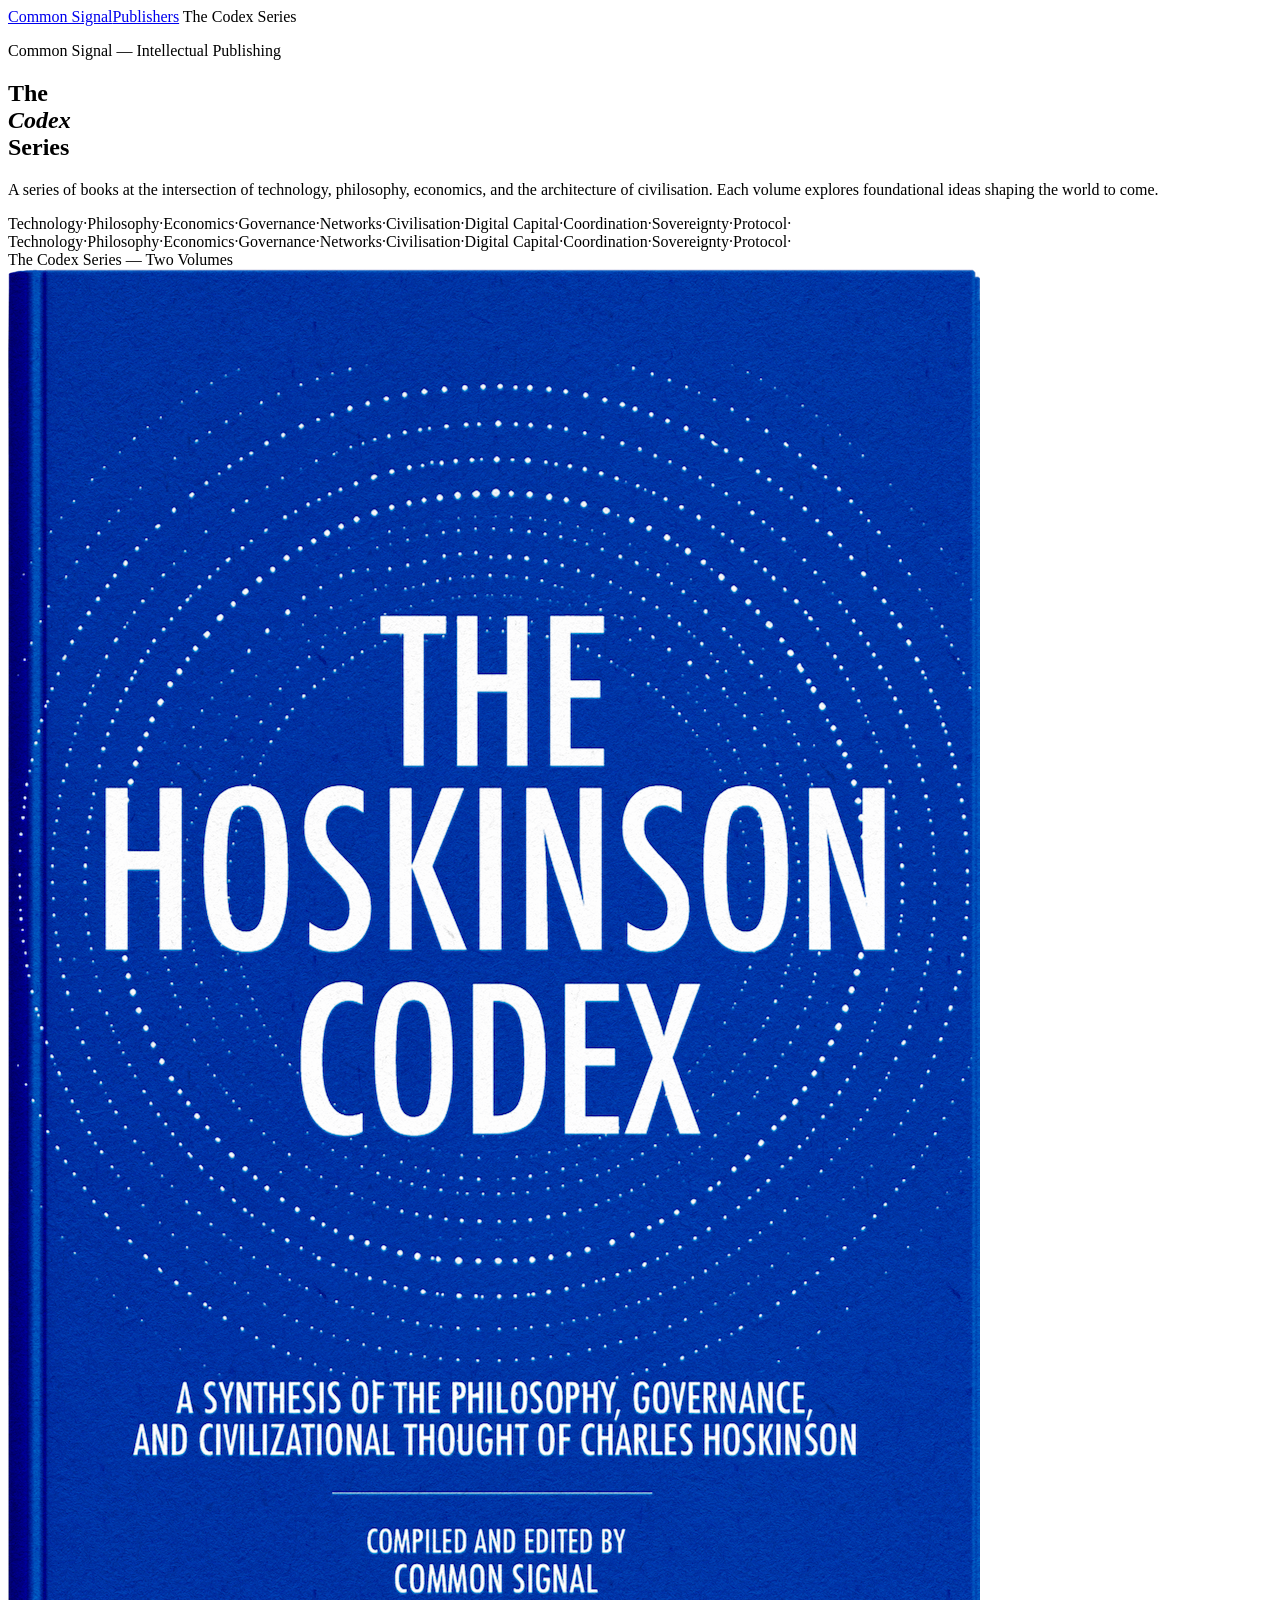
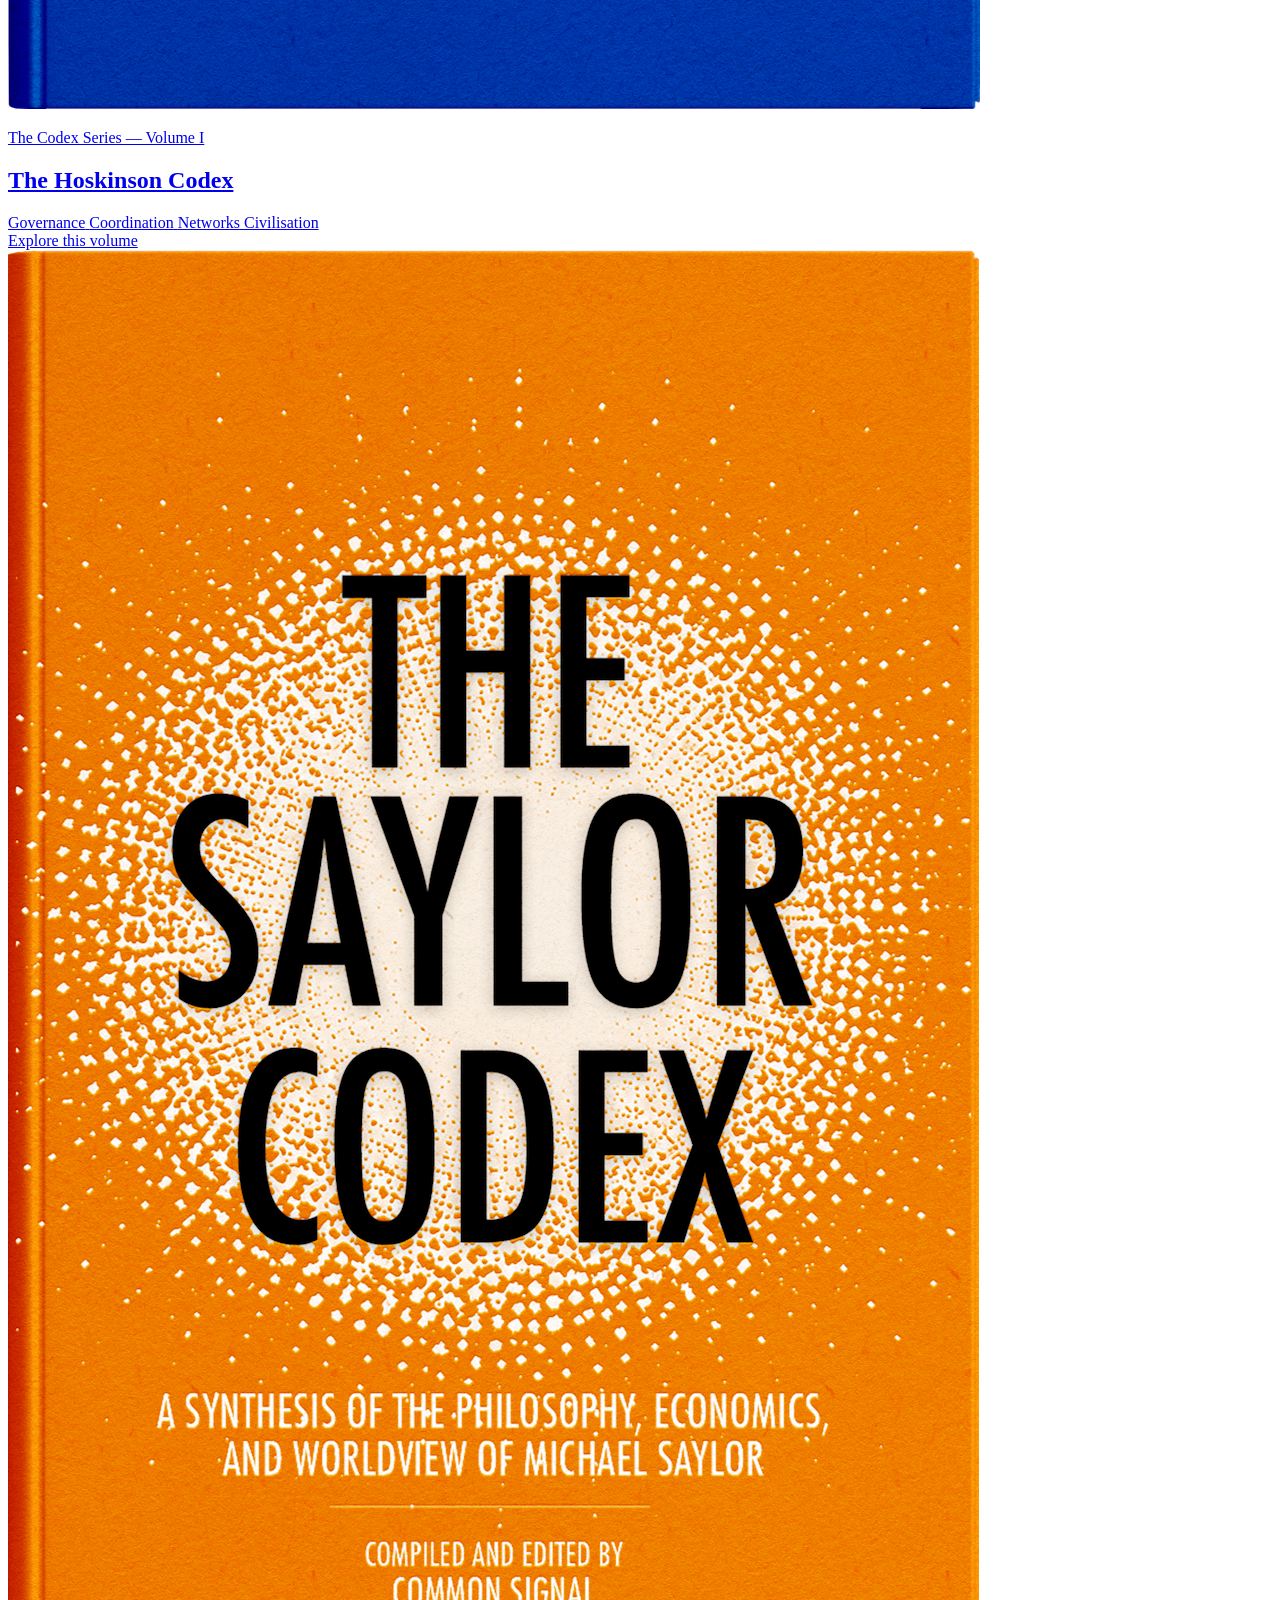
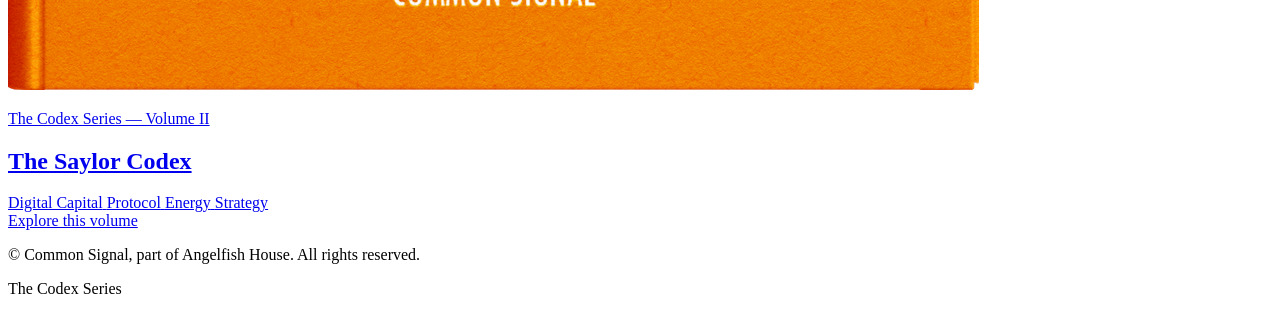
==== index.html @ 974832db "Update index.html" ====
<!DOCTYPE html>
<html lang="en">
<head>
<meta charset="UTF-8">
<meta name="viewport" content="width=device-width, initial-scale=1.0">
<title>Common Signal — The Codex Series</title>
<link rel="preconnect" href="https://fonts.googleapis.com">
<link rel="preconnect" href="https://fonts.gstatic.com" crossorigin>
<link rel="stylesheet" href="styles.css">
</head>
<body>

<header class="site-header">
  <div class="header-inner">
    <a class="wordmark" href="index.html">Common Signal<span></span>Publishers</a>
    <span class="series-label-nav">The Codex Series</span>
  </div>
</header>

<section class="hero">
  <p class="hero-eyebrow fade-up">Common Signal — Intellectual Publishing</p>
  <h1 class="hero-title fade-up">The<br><em>Codex</em><br>Series</h1>
  <div class="hero-rule fade-up"></div>
  <p class="hero-body fade-up">A series of books at the intersection of technology, philosophy, economics, and the architecture of civilisation. Each volume explores foundational ideas shaping the world to come.</p>
</section>

<div class="themes-band" aria-hidden="true">
  <div class="themes-scroll">
    <span>Technology</span><span class="sep">·</span><span>Philosophy</span><span class="sep">·</span><span>Economics</span><span class="sep">·</span><span>Governance</span><span class="sep">·</span><span>Networks</span><span class="sep">·</span><span>Civilisation</span><span class="sep">·</span><span>Digital Capital</span><span class="sep">·</span><span>Coordination</span><span class="sep">·</span><span>Sovereignty</span><span class="sep">·</span><span>Protocol</span><span class="sep">·</span>
    <span>Technology</span><span class="sep">·</span><span>Philosophy</span><span class="sep">·</span><span>Economics</span><span class="sep">·</span><span>Governance</span><span class="sep">·</span><span>Networks</span><span class="sep">·</span><span>Civilisation</span><span class="sep">·</span><span>Digital Capital</span><span class="sep">·</span><span>Coordination</span><span class="sep">·</span><span>Sovereignty</span><span class="sep">·</span><span>Protocol</span><span class="sep">·</span>
  </div>
</div>

<section class="books-section">
  <div class="books-inner">
    <div class="section-label">The Codex Series — Two Volumes</div>
    <div class="books-grid">

      <a class="book-card" href="hoskinson.html">
        <div class="book-cover-wrap">
          <img src="images/hosk_cover.png" alt="The Hoskinson Codex cover">
        </div>
        <div class="book-meta">
          <p class="book-series-tag">The Codex Series — Volume I</p>
          <h2 class="book-title">The Hoskinson Codex</h2>
          <div class="book-themes">
            <span class="theme-tag">Governance</span>
            <span class="theme-tag">Coordination</span>
            <span class="theme-tag">Networks</span>
            <span class="theme-tag">Civilisation</span>
          </div>
        </div>
        <div class="book-cta">Explore this volume <span class="book-cta-arrow"></span></div>
      </a>

      <a class="book-card" href="saylor.html">
        <div class="book-cover-wrap">
          <img src="images/saylor_cover.png" alt="The Saylor Codex cover">
        </div>
        <div class="book-meta">
          <p class="book-series-tag">The Codex Series — Volume II</p>
          <h2 class="book-title">The Saylor Codex</h2>
          <div class="book-themes">
            <span class="theme-tag">Digital Capital</span>
            <span class="theme-tag">Protocol</span>
            <span class="theme-tag">Energy</span>
            <span class="theme-tag">Strategy</span>
          </div>
        </div>
        <div class="book-cta">Explore this volume <span class="book-cta-arrow"></span></div>
      </a>

    </div>
  </div>
</section>

<footer class="site-footer">
  <div class="footer-inner">
    <p class="footer-copy">© Common Signal, part of Angelfish House. All rights reserved.</p>
    <p class="footer-copy">The Codex Series</p>
  </div>
</footer>

</body>
</html>
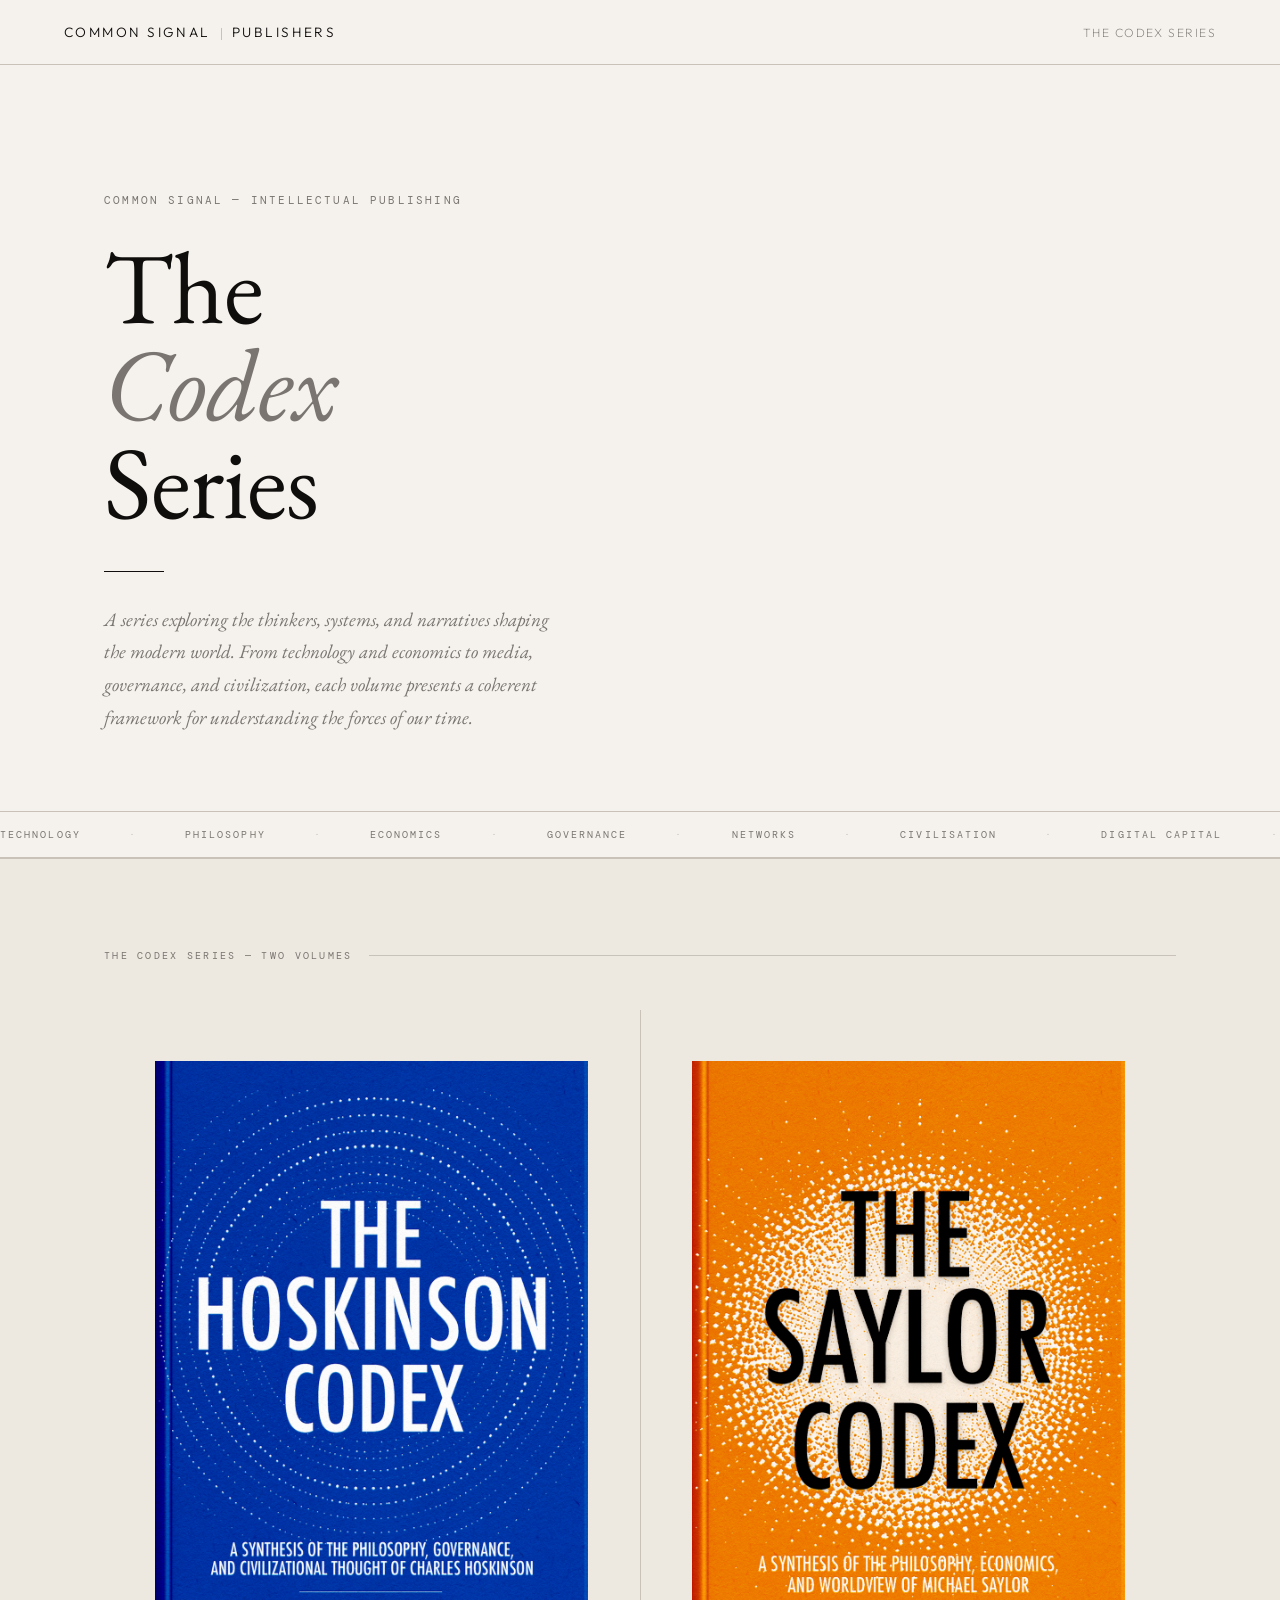
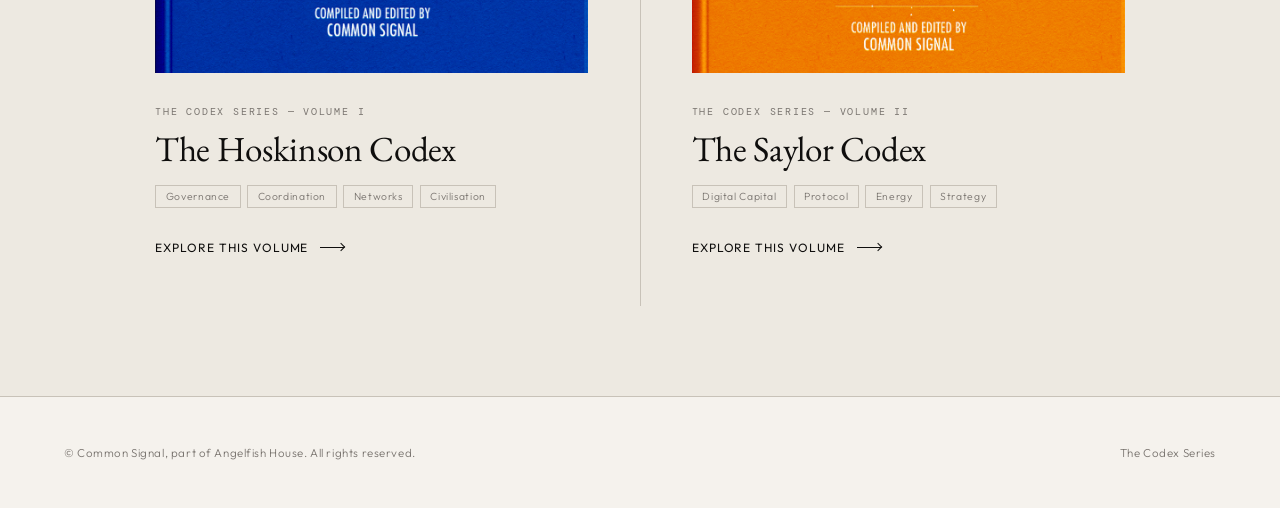
==== commit 2d0d062e: "Update index.html" ====
--- a/index.html
+++ b/index.html
@@ -21,7 +21,7 @@
   <p class="hero-eyebrow fade-up">Common Signal — Intellectual Publishing</p>
   <h1 class="hero-title fade-up">The<br><em>Codex</em><br>Series</h1>
   <div class="hero-rule fade-up"></div>
-  <p class="hero-body fade-up">A series of books at the intersection of technology, philosophy, economics, and the architecture of civilisation. Each volume explores foundational ideas shaping the world to come.</p>
+ <p class="hero-body fade-up">A series exploring the thinkers, systems, and narratives shaping the modern world. From technology and economics to media, governance, and civilization, each volume presents a coherent framework for understanding the forces of our time.</p>
 </section>
 
 <div class="themes-band" aria-hidden="true">
--- a/styles.css
+++ b/styles.css
@@ -0,0 +1,160 @@
+@import url('https://fonts.googleapis.com/css2?family=EB+Garamond:ital,wght@0,400;0,500;0,600;1,400;1,500&family=Outfit:wght@200;300;400;500&family=DM+Mono:wght@300;400&display=swap');
+
+:root {
+  --ink: #0f0e0d;
+  --paper: #f5f2ed;
+  --paper-warm: #ede9e1;
+  --rule: #c8c2b8;
+  --rule-light: #e2ddd6;
+  --muted: #7a7570;
+  --serif: 'EB Garamond', Georgia, serif;
+  --sans: 'Outfit', system-ui, sans-serif;
+  --mono: 'DM Mono', monospace;
+}
+
+*, *::before, *::after { box-sizing: border-box; margin: 0; padding: 0; }
+html { font-size: 16px; scroll-behavior: smooth; }
+body { background: var(--paper); color: var(--ink); font-family: var(--serif); -webkit-font-smoothing: antialiased; overflow-x: hidden; }
+
+/* ── HEADER ── */
+.site-header { border-bottom: 1px solid var(--rule); padding: 0 clamp(1.5rem, 5vw, 4rem); position: sticky; top: 0; background: var(--paper); z-index: 100; }
+.header-inner { max-width: 1200px; margin: 0 auto; display: flex; align-items: center; justify-content: space-between; height: 64px; }
+.wordmark { font-family: var(--sans); font-weight: 300; font-size: 0.85rem; letter-spacing: 0.18em; text-transform: uppercase; text-decoration: none; color: var(--ink); }
+.wordmark span { display: inline-block; width: 1px; height: 12px; background: var(--rule); margin: 0 10px; vertical-align: middle; }
+.series-label-nav { font-family: var(--sans); font-weight: 200; font-size: 0.75rem; letter-spacing: 0.12em; text-transform: uppercase; color: var(--muted); }
+
+/* ── HERO ── */
+.hero { max-width: 1200px; margin: 0 auto; padding: clamp(4rem, 10vw, 9rem) clamp(1.5rem, 5vw, 4rem) clamp(3rem, 6vw, 6rem); }
+.hero-eyebrow { font-family: var(--mono); font-size: 0.68rem; letter-spacing: 0.2em; text-transform: uppercase; color: var(--muted); margin-bottom: 2rem; }
+.hero-title { font-size: clamp(3rem, 8vw, 7rem); font-weight: 400; line-height: 0.95; letter-spacing: -0.01em; margin-bottom: 2.5rem; max-width: 14ch; }
+.hero-title em { font-style: italic; color: var(--muted); }
+.hero-rule { width: 60px; height: 1px; background: var(--ink); margin-bottom: 2rem; }
+.hero-body { font-size: clamp(1rem, 1.8vw, 1.2rem); line-height: 1.7; color: var(--muted); max-width: 52ch; font-style: italic; }
+
+/* ── BOOKS GRID ── */
+.books-section { border-top: 1px solid var(--rule); background: var(--paper-warm); }
+.books-inner { max-width: 1200px; margin: 0 auto; padding: clamp(3rem, 7vw, 6rem) clamp(1.5rem, 5vw, 4rem); }
+.section-label { font-family: var(--mono); font-size: 0.65rem; letter-spacing: 0.22em; text-transform: uppercase; color: var(--muted); margin-bottom: 3rem; display: flex; align-items: center; gap: 1rem; }
+.section-label::after { content: ''; flex: 1; height: 1px; background: var(--rule); }
+.books-grid { display: grid; grid-template-columns: repeat(auto-fit, minmax(300px, 1fr)); gap: 1px; background: var(--rule); }
+
+.book-card { background: var(--paper-warm); padding: clamp(2rem, 4vw, 3.5rem); text-decoration: none; color: inherit; display: flex; flex-direction: column; gap: 2rem; transition: background 0.25s ease; cursor: pointer; }
+.book-card:hover { background: #e8e3da; }
+
+/* ── COVER IMAGE ── */
+.book-cover-wrap {
+  width: 100%;
+  aspect-ratio: 1/1.414;
+  background: var(--ink);
+  position: relative;
+  overflow: hidden;
+}
+
+.book-cover-wrap img {
+  width: 100%;
+  height: 100%;
+  object-fit: cover;
+  object-position: center;
+  display: block;
+}
+
+.book-meta {}
+.book-series-tag { font-family: var(--mono); font-size: 0.62rem; letter-spacing: 0.18em; text-transform: uppercase; color: var(--muted); margin-bottom: 0.75rem; }
+.book-title { font-size: clamp(1.6rem, 3vw, 2.2rem); font-weight: 400; line-height: 1.1; letter-spacing: -0.01em; margin-bottom: 1rem; }
+.book-themes { display: flex; flex-wrap: wrap; gap: 0.4rem; }
+.theme-tag { font-family: var(--sans); font-size: 0.65rem; font-weight: 300; letter-spacing: 0.06em; color: var(--muted); border: 1px solid var(--rule); padding: 0.25rem 0.6rem; }
+.book-cta { margin-top: auto; display: flex; align-items: center; gap: 0.75rem; font-family: var(--sans); font-size: 0.75rem; font-weight: 400; letter-spacing: 0.08em; text-transform: uppercase; color: var(--ink); }
+.book-cta-arrow { width: 24px; height: 1px; background: var(--ink); position: relative; transition: width 0.25s ease; }
+.book-cta-arrow::after { content: ''; position: absolute; right: 0; top: -3px; width: 6px; height: 6px; border-right: 1px solid var(--ink); border-top: 1px solid var(--ink); transform: rotate(45deg); }
+.book-card:hover .book-cta-arrow { width: 40px; }
+
+/* ── THEMES BAND ── */
+.themes-band { border-top: 1px solid var(--rule); border-bottom: 1px solid var(--rule); overflow: hidden; padding: 1rem 0; background: var(--paper); }
+.themes-scroll { display: flex; gap: 3rem; animation: scrollThemes 30s linear infinite; white-space: nowrap; width: max-content; }
+.themes-scroll span { font-family: var(--mono); font-size: 0.65rem; letter-spacing: 0.2em; text-transform: uppercase; color: var(--muted); }
+.themes-scroll span.sep { color: var(--rule); }
+@keyframes scrollThemes { from { transform: translateX(0); } to { transform: translateX(-50%); } }
+
+/* ── FOOTER ── */
+.site-footer { border-top: 1px solid var(--rule); padding: 3rem clamp(1.5rem, 5vw, 4rem); }
+.footer-inner { max-width: 1200px; margin: 0 auto; display: flex; align-items: center; justify-content: space-between; flex-wrap: wrap; gap: 1rem; }
+.footer-copy { font-family: var(--sans); font-size: 0.72rem; font-weight: 300; color: var(--muted); letter-spacing: 0.05em; }
+
+/* ── BOOK DETAIL HERO ── */
+.book-hero { max-width: 1200px; margin: 0 auto; padding: clamp(3rem, 6vw, 6rem) clamp(1.5rem, 5vw, 4rem); display: grid; grid-template-columns: 1fr 2fr; gap: clamp(2rem, 5vw, 5rem); align-items: start; }
+@media (max-width: 680px) { .book-hero { grid-template-columns: 1fr; } .book-cover-hero { max-width: 220px; } }
+
+.book-cover-hero {
+  width: 100%;
+  aspect-ratio: 1/1.414;
+  overflow: hidden;
+  background: var(--ink);
+}
+
+.book-cover-hero img {
+  width: 100%;
+  height: 100%;
+  object-fit: cover;
+  object-position: center;
+  display: block;
+}
+
+.back-link { display: inline-flex; align-items: center; gap: 0.5rem; font-family: var(--sans); font-size: 0.72rem; letter-spacing: 0.1em; text-transform: uppercase; color: var(--muted); text-decoration: none; margin-bottom: 2rem; transition: color 0.2s; }
+.back-link:hover { color: var(--ink); }
+.back-link svg { transition: transform 0.2s; }
+.back-link:hover svg { transform: translateX(-3px); }
+.book-hero-series { font-family: var(--mono); font-size: 0.62rem; letter-spacing: 0.2em; text-transform: uppercase; color: var(--muted); margin-bottom: 1rem; }
+.book-hero-title { font-size: clamp(2.4rem, 5vw, 4.5rem); font-weight: 400; line-height: 1; letter-spacing: -0.02em; margin-bottom: 2rem; }
+.book-hero-synopsis { font-size: 1.05rem; line-height: 1.75; color: var(--muted); font-style: italic; max-width: 52ch; margin-bottom: 1.5rem; padding: 1.5rem 0; border-top: 1px solid var(--rule-light); border-bottom: 1px solid var(--rule-light); }
+.start-reading-btn { display: inline-flex; align-items: center; gap: 0.75rem; font-family: var(--sans); font-size: 0.75rem; font-weight: 400; letter-spacing: 0.1em; text-transform: uppercase; text-decoration: none; color: var(--ink); border: 1px solid var(--ink); padding: 0.65rem 1.2rem; margin-bottom: 2.5rem; transition: background 0.2s, color 0.2s; }
+.start-reading-btn:hover { background: var(--ink); color: var(--paper); }
+.start-reading-arrow { width: 20px; height: 1px; background: currentColor; position: relative; transition: width 0.2s; }
+.start-reading-arrow::after { content: ''; position: absolute; right: 0; bottom: -3px; width: 5px; height: 5px; border-right: 1px solid currentColor; border-bottom: 1px solid currentColor; transform: rotate(45deg); }
+.start-reading-btn:hover .start-reading-arrow { width: 30px; }
+
+.purchase-section { margin-bottom: 2.5rem; }
+.purchase-label { font-family: var(--mono); font-size: 0.62rem; letter-spacing: 0.18em; text-transform: uppercase; color: var(--muted); margin-bottom: 1rem; }
+.purchase-links { display: flex; flex-wrap: wrap; gap: 0.5rem; }
+.purchase-link { display: inline-flex; align-items: center; gap: 0.4rem; font-family: var(--sans); font-size: 0.72rem; font-weight: 400; letter-spacing: 0.06em; text-decoration: none; color: var(--paper); background: var(--ink); padding: 0.55rem 1.1rem; transition: background 0.2s; }
+.purchase-link:hover { background: var(--muted); }
+.purchase-link.secondary { background: transparent; color: var(--ink); border: 1px solid var(--rule); }
+.purchase-link.secondary:hover { background: var(--rule-light); }
+
+/* ── TOC ── */
+.toc-section { border-top: 1px solid var(--rule); background: var(--paper-warm); }
+.toc-inner { max-width: 1200px; margin: 0 auto; padding: clamp(3rem, 6vw, 5rem) clamp(1.5rem, 5vw, 4rem); }
+.toc-header { display: flex; align-items: baseline; justify-content: space-between; margin-bottom: 3rem; gap: 1rem; }
+.toc-title { font-size: clamp(1.3rem, 2.5vw, 1.8rem); font-weight: 400; }
+.toc-count { font-family: var(--mono); font-size: 0.65rem; color: var(--muted); letter-spacing: 0.1em; }
+.toc-part { margin-bottom: 2.5rem; }
+.toc-part-label { font-family: var(--sans); font-size: 0.65rem; font-weight: 400; letter-spacing: 0.2em; text-transform: uppercase; color: var(--muted); padding-bottom: 0.75rem; border-bottom: 1px solid var(--rule-light); margin-bottom: 0.25rem; }
+.toc-chapter { display: flex; align-items: baseline; gap: 1rem; padding: 0.7rem 0; border-bottom: 1px solid var(--rule-light); }
+.chapter-num { font-family: var(--mono); font-size: 0.65rem; color: var(--muted); min-width: 2rem; flex-shrink: 0; }
+.chapter-title { font-size: 1rem; font-weight: 400; flex: 1; line-height: 1.4; }
+.chapter-lock { font-family: var(--mono); font-size: 0.6rem; letter-spacing: 0.1em; color: var(--rule); text-transform: uppercase; flex-shrink: 0; }
+.chapter-open { font-family: var(--mono); font-size: 0.6rem; letter-spacing: 0.1em; color: var(--ink); text-transform: uppercase; flex-shrink: 0; }
+.chapter-open:hover { text-decoration: underline !important; }
+.toc-intro, .toc-conclusion { display: flex; align-items: baseline; gap: 1rem; padding: 0.7rem 0; border-bottom: 1px solid var(--rule-light); }
+.toc-intro .chapter-title, .toc-conclusion .chapter-title { font-style: italic; }
+
+/* ── PREVIEW ── */
+.preview-section { border-top: 1px solid var(--rule); max-width: 1200px; margin: 0 auto; padding: clamp(3rem, 6vw, 5rem) clamp(1.5rem, 5vw, 4rem); }
+.preview-grid { display: grid; grid-template-columns: repeat(auto-fit, minmax(280px, 1fr)); gap: 1px; background: var(--rule); margin-top: 2rem; }
+.preview-card { background: var(--paper); padding: 2rem; position: relative; overflow: hidden; }
+.preview-card.locked { background: var(--paper-warm); cursor: not-allowed; }
+.preview-chapter-label { font-family: var(--mono); font-size: 0.6rem; letter-spacing: 0.18em; text-transform: uppercase; color: var(--muted); margin-bottom: 0.75rem; }
+.preview-chapter-title { font-size: 1.15rem; font-weight: 400; margin-bottom: 1rem; line-height: 1.3; }
+.preview-text { font-size: 0.9rem; line-height: 1.7; color: var(--muted); }
+.preview-blur { margin-top: 1rem; filter: blur(4px); user-select: none; pointer-events: none; opacity: 0.5; font-size: 0.88rem; line-height: 1.7; }
+.locked-overlay { position: absolute; inset: 0; display: flex; flex-direction: column; align-items: center; justify-content: flex-end; padding-bottom: 2rem; background: linear-gradient(to bottom, transparent 40%, var(--paper-warm) 75%); }
+.locked-badge { display: inline-flex; align-items: center; gap: 0.4rem; font-family: var(--sans); font-size: 0.65rem; font-weight: 400; letter-spacing: 0.12em; text-transform: uppercase; color: var(--muted); border: 1px solid var(--rule); padding: 0.4rem 0.8rem; background: var(--paper-warm); }
+
+/* ── ANIMATIONS ── */
+@keyframes fadeUp { from { opacity: 0; transform: translateY(20px); } to { opacity: 1; transform: translateY(0); } }
+.fade-up { opacity: 0; animation: fadeUp 0.7s ease forwards; }
+.fade-up:nth-child(1) { animation-delay: 0.05s; }
+.fade-up:nth-child(2) { animation-delay: 0.15s; }
+.fade-up:nth-child(3) { animation-delay: 0.25s; }
+.fade-up:nth-child(4) { animation-delay: 0.35s; }
+
+@media (max-width: 600px) { .header-inner { height: 56px; } .series-label-nav { display: none; } .books-grid { grid-template-columns: 1fr; } }
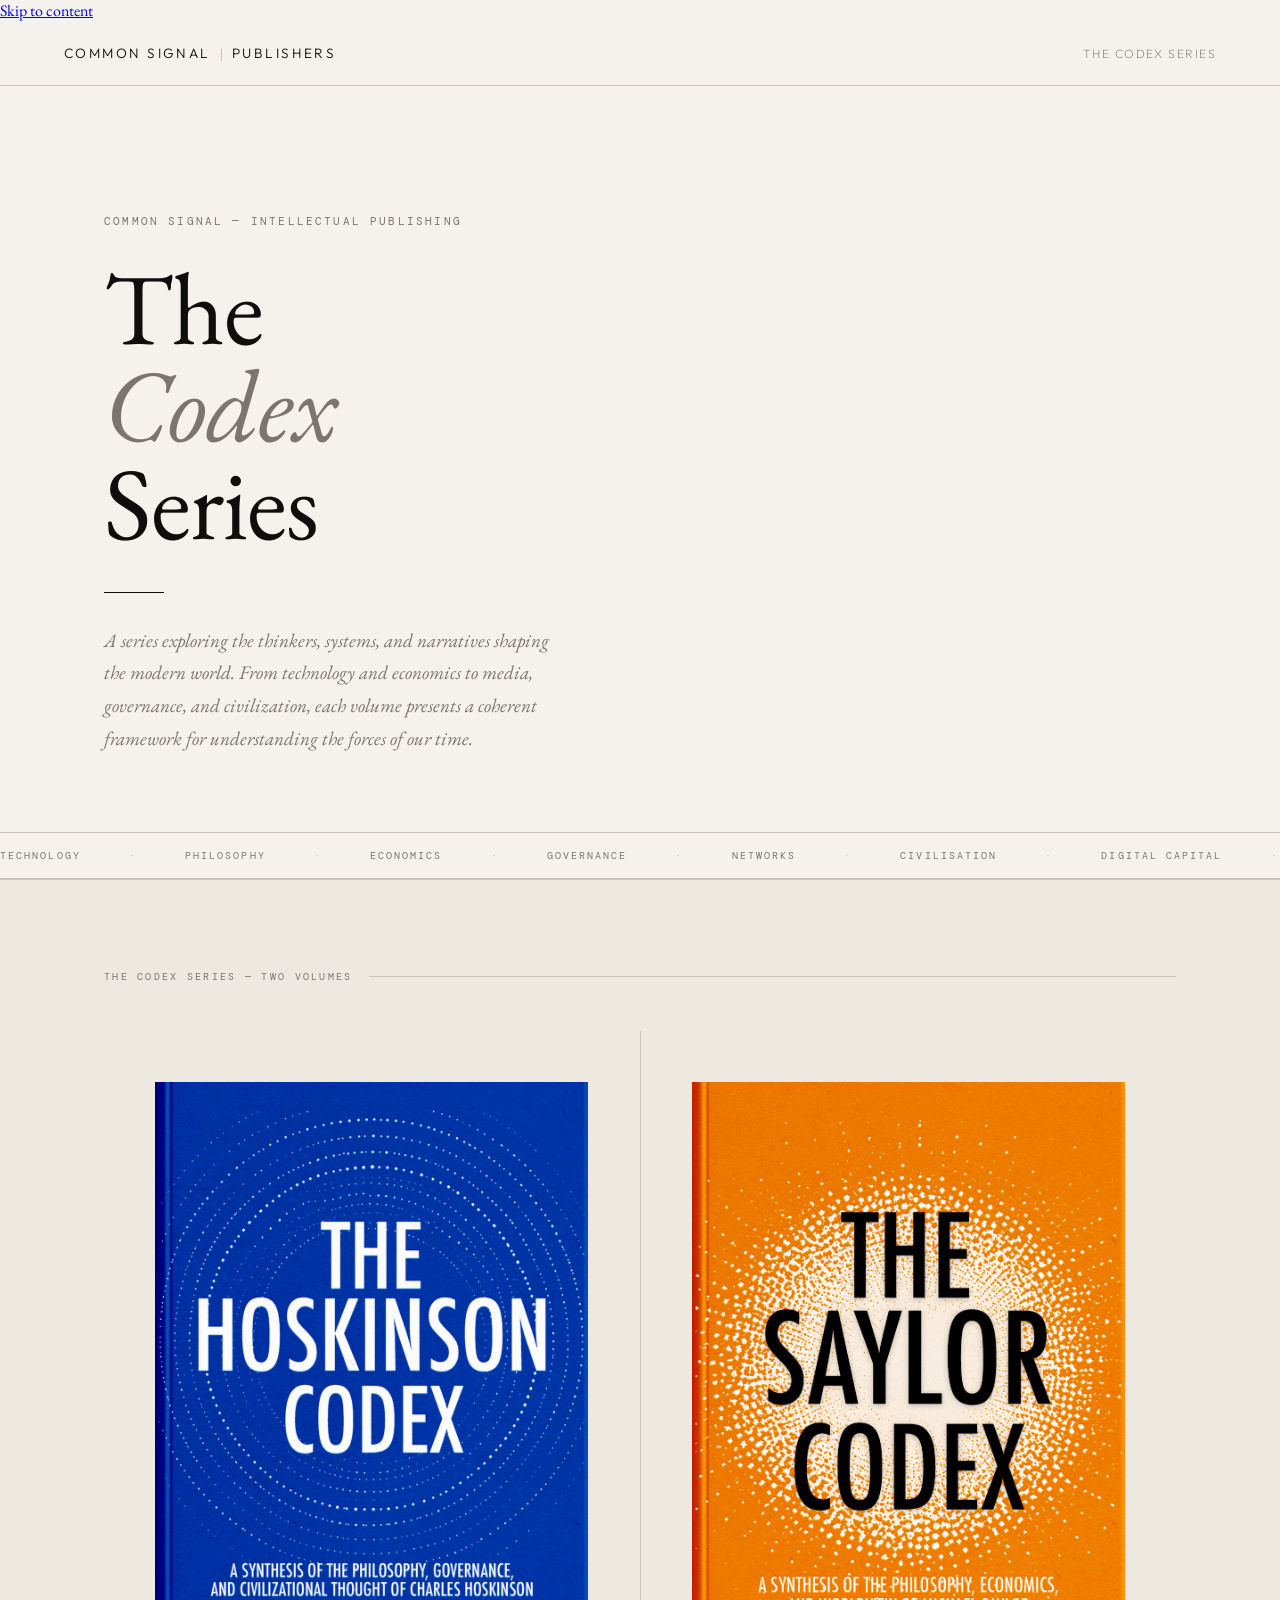
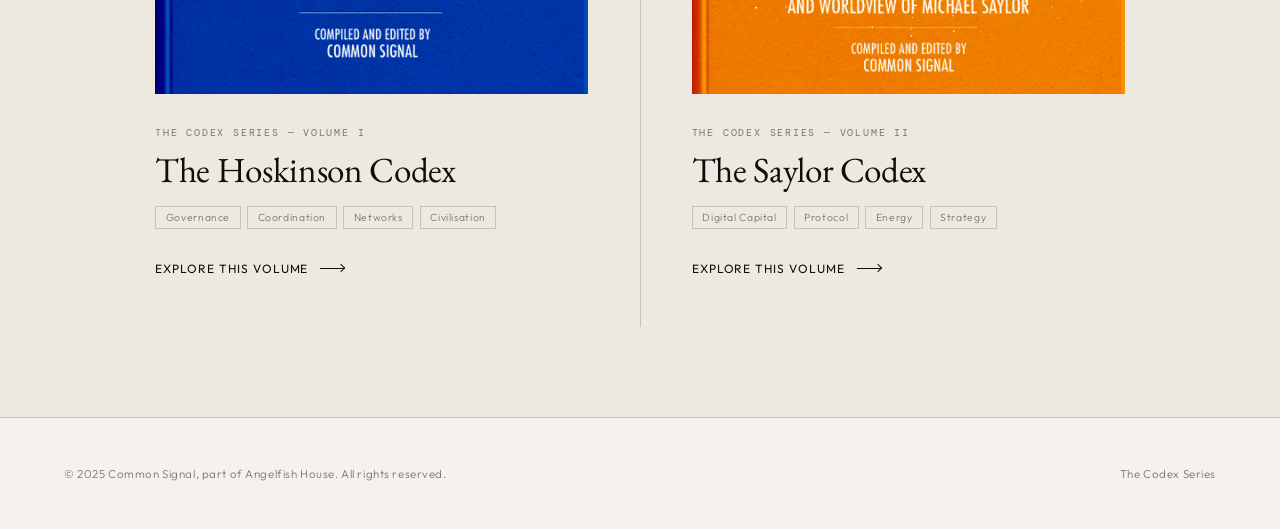
==== commit b72520f1: "Update index.html" ====
--- a/index.html
+++ b/index.html
@@ -3,25 +3,203 @@
 <head>
 <meta charset="UTF-8">
 <meta name="viewport" content="width=device-width, initial-scale=1.0">
-<title>Common Signal — The Codex Series</title>
+
+<!-- =============================================
+     PRIMARY SEO META TAGS
+     ============================================= -->
+<title>The Codex Series — Common Signal Publishers</title>
+<meta name="description" content="The Codex Series by Common Signal Publishers. Three volumes exploring the thinkers, systems, and narratives shaping the modern world — technology, economics, governance, and civilisation.">
+<meta name="keywords" content="Codex Series, Common Signal, intellectual publishing, Hoskinson Codex, Saylor Codex, Curry Dvorak Codex, technology books, governance, digital capital, philosophy, economics">
+<meta name="author" content="Common Signal Publishers">
+<meta name="robots" content="index, follow, max-snippet:-1, max-image-preview:large, max-video-preview:-1">
+<meta name="theme-color" content="#0a0a0a">
+
+<!-- Canonical URL — update to your actual domain -->
+<link rel="canonical" href="https://common-signal.org/">
+
+<!-- =============================================
+     OPEN GRAPH (Facebook, LinkedIn, WhatsApp, etc.)
+     ============================================= -->
+<meta property="og:type" content="website">
+<meta property="og:site_name" content="Common Signal Publishers">
+<meta property="og:title" content="The Codex Series — Common Signal Publishers">
+<meta property="og:description" content="Three volumes exploring the thinkers, systems, and narratives shaping the modern world. Technology, economics, governance, and civilisation.">
+<meta property="og:url" content="https://common-signal.org/">
+<!-- Update og:image to an absolute URL of your social share image (1200×630px recommended) -->
+<meta property="og:image" content="https://common-signal.org/images/og-codex-series.png">
+<meta property="og:image:width" content="1200">
+<meta property="og:image:height" content="630">
+<meta property="og:image:alt" content="The Codex Series — Common Signal Publishers">
+<meta property="og:locale" content="en_GB">
+
+<!-- =============================================
+     TWITTER / X CARD
+     ============================================= -->
+<meta name="twitter:card" content="summary_large_image">
+<meta name="twitter:site" content="@commonsignal">
+<meta name="twitter:creator" content="@commonsignal">
+<meta name="twitter:title" content="The Codex Series — Common Signal Publishers">
+<meta name="twitter:description" content="Three volumes exploring the thinkers, systems, and narratives shaping the modern world. Technology, economics, governance, and civilisation.">
+<meta name="twitter:image" content="https://common-signal.org/images/og-codex-series.png">
+<meta name="twitter:image:alt" content="The Codex Series — Common Signal Publishers">
+
+<!-- =============================================
+     STRUCTURED DATA — JSON-LD
+     ============================================= -->
+<script type="application/ld+json">
+{
+  "@context": "https://schema.org",
+  "@graph": [
+    {
+      "@type": "Organization",
+      "@id": "https://common-signal.org/#organization",
+      "name": "Common Signal Publishers",
+      "alternateName": "Common Signal",
+      "url": "https://common-signal.org/",
+      "logo": {
+        "@type": "ImageObject",
+        "url": "https://common-signal.org/images/logo.png"
+      },
+      "parentOrganization": {
+        "@type": "Organization",
+        "name": "Angelfish House"
+      }
+    },
+    {
+      "@type": "WebSite",
+      "@id": "https://common-signal.org/#website",
+      "url": "https://common-signal.org/",
+      "name": "Common Signal Publishers",
+      "description": "Intellectual publishing exploring the thinkers, systems, and narratives shaping the modern world.",
+      "publisher": {
+        "@id": "https://common-signal.org/#organization"
+      },
+      "potentialAction": {
+        "@type": "SearchAction",
+        "target": {
+          "@type": "EntryPoint",
+          "urlTemplate": "https://common-signal.org/?s={search_term_string}"
+        },
+        "query-input": "required name=search_term_string"
+      }
+    },
+    {
+      "@type": "WebPage",
+      "@id": "https://common-signal.org/#webpage",
+      "url": "https://common-signal.org/",
+      "name": "The Codex Series — Common Signal Publishers",
+      "description": "A series exploring the thinkers, systems, and narratives shaping the modern world.",
+      "isPartOf": {
+        "@id": "https://common-signal.org/#website"
+      },
+      "about": {
+        "@id": "https://common-signal.org/#organization"
+      },
+      "breadcrumb": {
+        "@type": "BreadcrumbList",
+        "itemListElement": [
+          {
+            "@type": "ListItem",
+            "position": 1,
+            "name": "Home",
+            "item": "https://common-signal.org/"
+          },
+          {
+            "@type": "ListItem",
+            "position": 2,
+            "name": "The Codex Series",
+            "item": "https://common-signal.org/"
+          }
+        ]
+      }
+    },
+    {
+      "@type": "BookSeries",
+      "@id": "https://common-signal.org/#codex-series",
+      "name": "The Codex Series",
+      "description": "A series exploring the thinkers, systems, and narratives shaping the modern world. From technology and economics to media, governance, and civilization.",
+      "publisher": {
+        "@id": "https://common-signal.org/#organization"
+      },
+      "url": "https://common-signal.org/",
+      "hasPart": [
+        {
+          "@type": "Book",
+          "name": "The Hoskinson Codex",
+          "url": "https://common-signal.org/hoskinson.html",
+          "position": 1,
+          "genre": ["Governance", "Coordination", "Networks", "Civilisation"],
+          "image": "https://common-signal.org/images/hosk_cover.png",
+          "publisher": {
+            "@id": "https://common-signal.org/#organization"
+          }
+        },
+        {
+          "@type": "Book",
+          "name": "The Saylor Codex",
+          "url": "https://common-signal.org/saylor.html",
+          "position": 2,
+          "genre": ["Digital Capital", "Protocol", "Energy", "Strategy"],
+          "image": "https://common-signal.org/images/saylor_cover.png",
+          "publisher": {
+            "@id": "https://common-signal.org/#organization"
+          }
+        },
+        {
+          "@type": "Book",
+          "name": "The Curry Dvorak Codex",
+          "url": "https://common-signal.org/currydvorak.html",
+          "position": 3,
+          "genre": ["Media", "Narrative", "Influence", "Culture"],
+          "image": "https://common-signal.org/images/currydvorak_cover2.png",
+          "publisher": {
+            "@id": "https://common-signal.org/#organization"
+          }
+        }
+      ]
+    }
+  ]
+}
+</script>
+
+<!-- =============================================
+     PERFORMANCE & RESOURCE HINTS
+     ============================================= -->
 <link rel="preconnect" href="https://fonts.googleapis.com">
 <link rel="preconnect" href="https://fonts.gstatic.com" crossorigin>
+<!-- Preload key assets — update paths to match your actual font/image files -->
+<link rel="preload" href="styles.css" as="style">
+<link rel="preload" href="images/hosk_cover.png" as="image">
+<link rel="preload" href="images/saylor_cover.png" as="image">
+
+<!-- =============================================
+     FAVICONS — add your actual icon files
+     ============================================= -->
+<link rel="icon" type="image/png" sizes="32x32" href="/favicon-32x32.png">
+<link rel="icon" type="image/png" sizes="16x16" href="/favicon-16x16.png">
+<link rel="apple-touch-icon" sizes="180x180" href="/apple-touch-icon.png">
+<link rel="manifest" href="/site.webmanifest">
+
 <link rel="stylesheet" href="styles.css">
 </head>
 <body>
 
-<header class="site-header">
+<!-- Skip to content — improves accessibility and crawlability -->
+<a class="skip-to-content" href="#main-content">Skip to content</a>
+
+<header class="site-header" role="banner">
   <div class="header-inner">
     <a class="wordmark" href="index.html">Common Signal<span></span>Publishers</a>
     <span class="series-label-nav">The Codex Series</span>
   </div>
 </header>
 
+<main id="main-content">
 <section class="hero">
   <p class="hero-eyebrow fade-up">Common Signal — Intellectual Publishing</p>
   <h1 class="hero-title fade-up">The<br><em>Codex</em><br>Series</h1>
   <div class="hero-rule fade-up"></div>
- <p class="hero-body fade-up">A series exploring the thinkers, systems, and narratives shaping the modern world. From technology and economics to media, governance, and civilization, each volume presents a coherent framework for understanding the forces of our time.</p>
+  <p class="hero-body fade-up">A series exploring the thinkers, systems, and narratives shaping the modern world. From technology and economics to media, governance, and civilization, each volume presents a coherent framework for understanding the forces of our time.</p>
 </section>
 
 <div class="themes-band" aria-hidden="true">
@@ -38,7 +216,7 @@
 
       <a class="book-card" href="hoskinson.html">
         <div class="book-cover-wrap">
-          <img src="images/hosk_cover.png" alt="The Hoskinson Codex cover">
+          <img src="images/hosk_cover.png" alt="The Hoskinson Codex — Volume I of the Codex Series by Common Signal Publishers" loading="eager" width="400" height="600">
         </div>
         <div class="book-meta">
           <p class="book-series-tag">The Codex Series — Volume I</p>
@@ -55,7 +233,7 @@
 
       <a class="book-card" href="saylor.html">
         <div class="book-cover-wrap">
-          <img src="images/saylor_cover.png" alt="The Saylor Codex cover">
+          <img src="images/saylor_cover.png" alt="The Saylor Codex — Volume II of the Codex Series by Common Signal Publishers" loading="lazy" width="400" height="600">
         </div>
         <div class="book-meta">
           <p class="book-series-tag">The Codex Series — Volume II</p>
@@ -74,9 +252,11 @@
   </div>
 </section>
 
-<footer class="site-footer">
+</main>
+
+<footer class="site-footer" role="contentinfo">
   <div class="footer-inner">
-    <p class="footer-copy">© Common Signal, part of Angelfish House. All rights reserved.</p>
+    <p class="footer-copy">© <time datetime="2025">2025</time> Common Signal, part of Angelfish House. All rights reserved.</p>
     <p class="footer-copy">The Codex Series</p>
   </div>
 </footer>
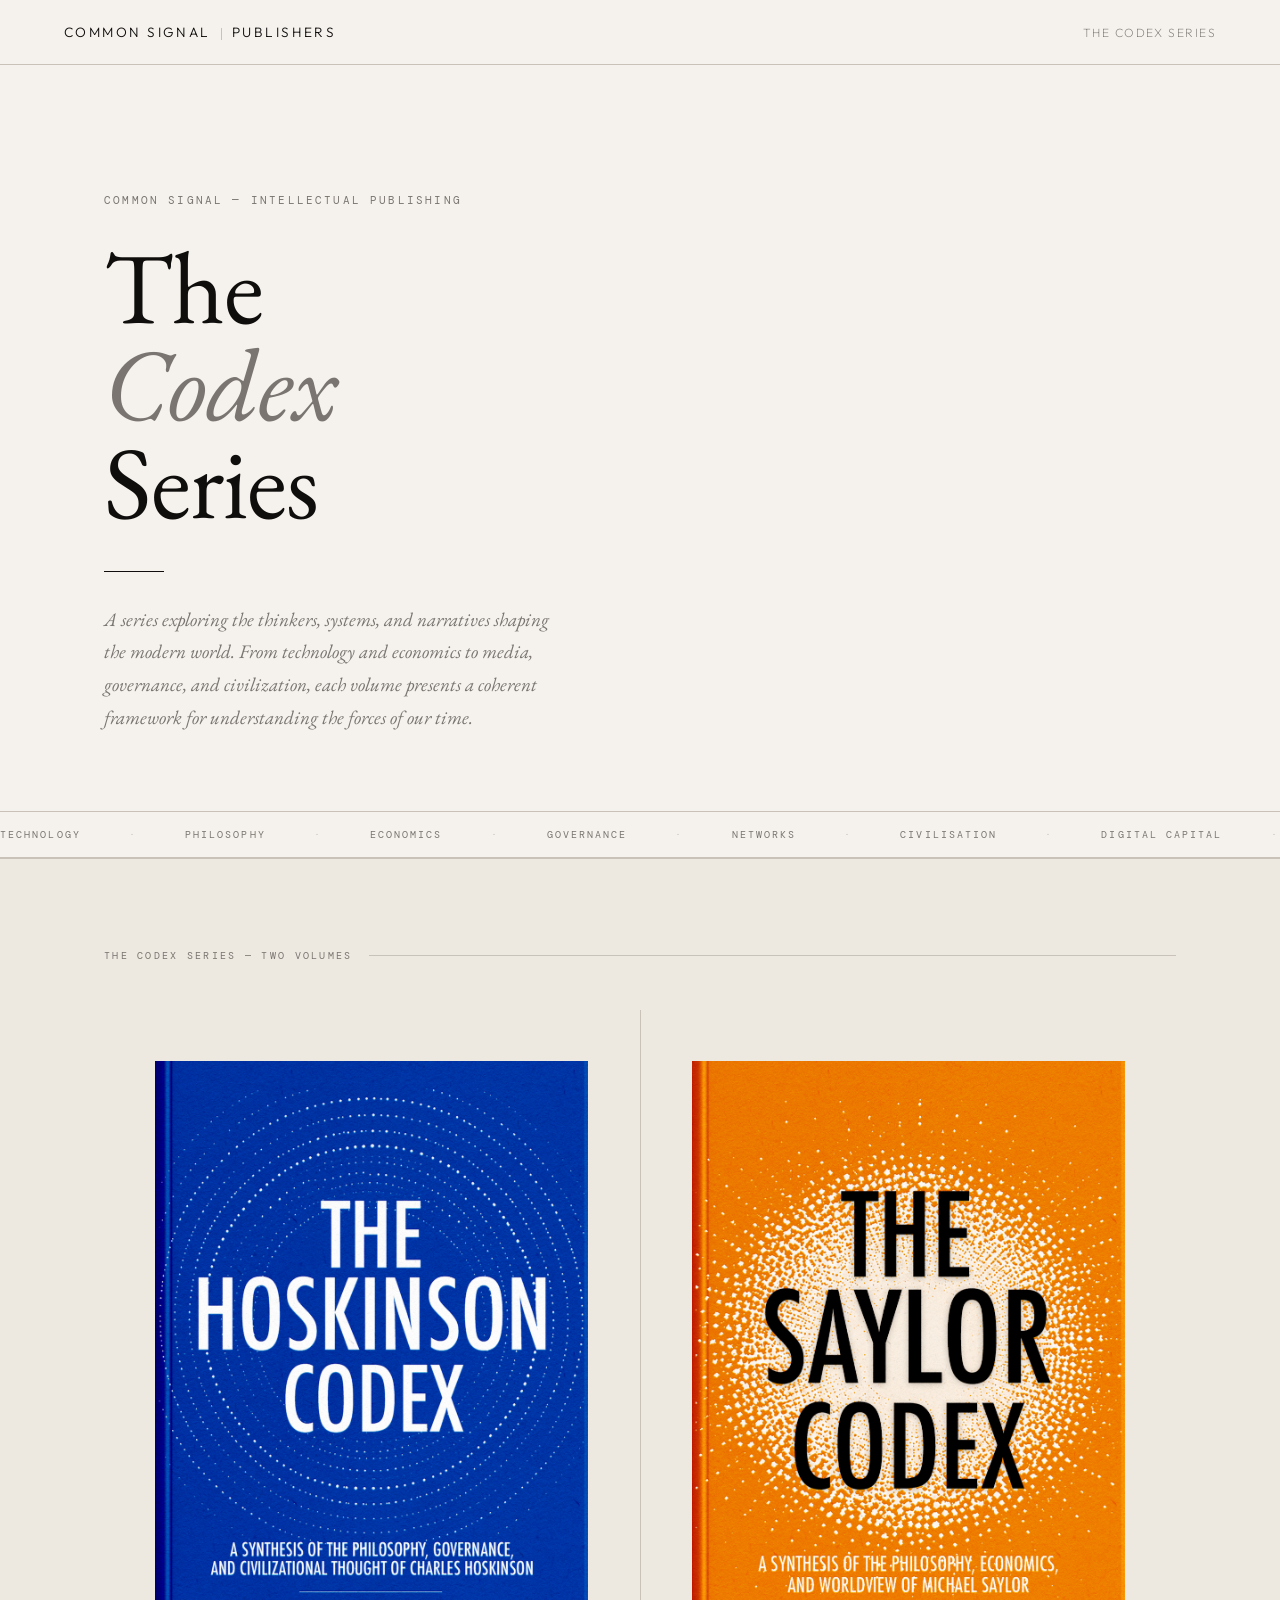
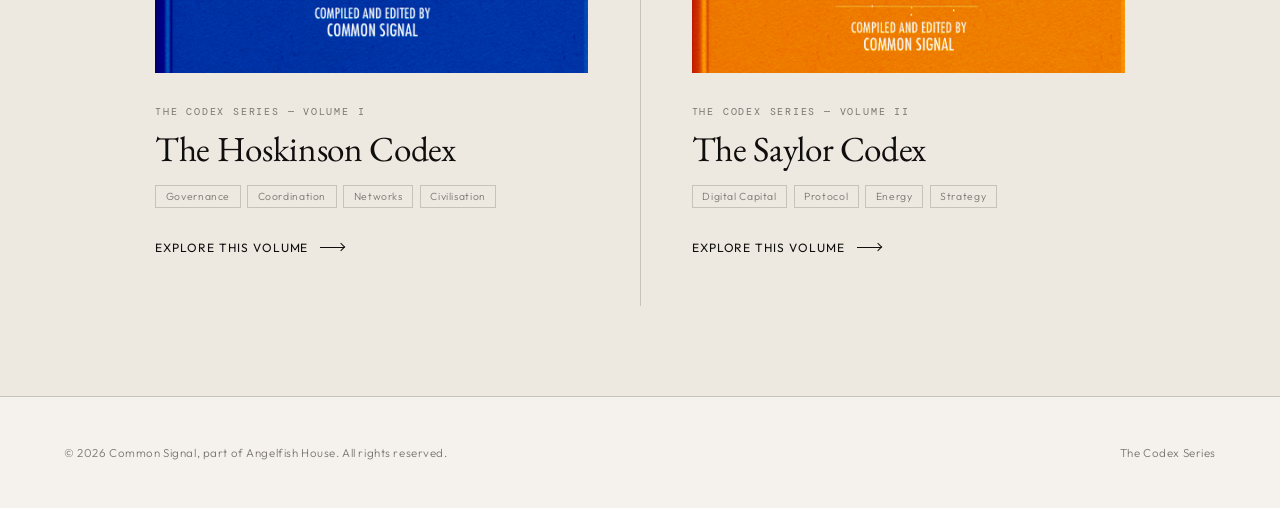
==== commit c43b284b: "Update index.html" ====
--- a/index.html
+++ b/index.html
@@ -256,7 +256,7 @@
 
 <footer class="site-footer" role="contentinfo">
   <div class="footer-inner">
-    <p class="footer-copy">© <time datetime="2025">2025</time> Common Signal, part of Angelfish House. All rights reserved.</p>
+    <p class="footer-copy">© <time datetime="2026">2026</time> Common Signal, part of Angelfish House. All rights reserved.</p>
     <p class="footer-copy">The Codex Series</p>
   </div>
 </footer>
--- a/styles.css
+++ b/styles.css
@@ -22,6 +22,20 @@
 .wordmark { font-family: var(--sans); font-weight: 300; font-size: 0.85rem; letter-spacing: 0.18em; text-transform: uppercase; text-decoration: none; color: var(--ink); }
 .wordmark span { display: inline-block; width: 1px; height: 12px; background: var(--rule); margin: 0 10px; vertical-align: middle; }
 .series-label-nav { font-family: var(--sans); font-weight: 200; font-size: 0.75rem; letter-spacing: 0.12em; text-transform: uppercase; color: var(--muted); }
+
+.skip-to-content {
+  position: absolute;
+  top: -100%;
+  left: 0;
+  padding: 0.5rem 1rem;
+  background: var(--ink);
+  color: var(--paper);
+  font-family: var(--sans);
+  font-size: 0.75rem;
+  text-decoration: none;
+  z-index: 9999;
+  transition: top 0.2s;
+}
 
 /* ── HERO ── */
 .hero { max-width: 1200px; margin: 0 auto; padding: clamp(4rem, 10vw, 9rem) clamp(1.5rem, 5vw, 4rem) clamp(3rem, 6vw, 6rem); }
--- a/styles.css
+++ b/styles.css
@@ -22,6 +22,20 @@
 .wordmark { font-family: var(--sans); font-weight: 300; font-size: 0.85rem; letter-spacing: 0.18em; text-transform: uppercase; text-decoration: none; color: var(--ink); }
 .wordmark span { display: inline-block; width: 1px; height: 12px; background: var(--rule); margin: 0 10px; vertical-align: middle; }
 .series-label-nav { font-family: var(--sans); font-weight: 200; font-size: 0.75rem; letter-spacing: 0.12em; text-transform: uppercase; color: var(--muted); }
+
+.skip-to-content {
+  position: absolute;
+  top: -100%;
+  left: 0;
+  padding: 0.5rem 1rem;
+  background: var(--ink);
+  color: var(--paper);
+  font-family: var(--sans);
+  font-size: 0.75rem;
+  text-decoration: none;
+  z-index: 9999;
+  transition: top 0.2s;
+}
 
 /* ── HERO ── */
 .hero { max-width: 1200px; margin: 0 auto; padding: clamp(4rem, 10vw, 9rem) clamp(1.5rem, 5vw, 4rem) clamp(3rem, 6vw, 6rem); }
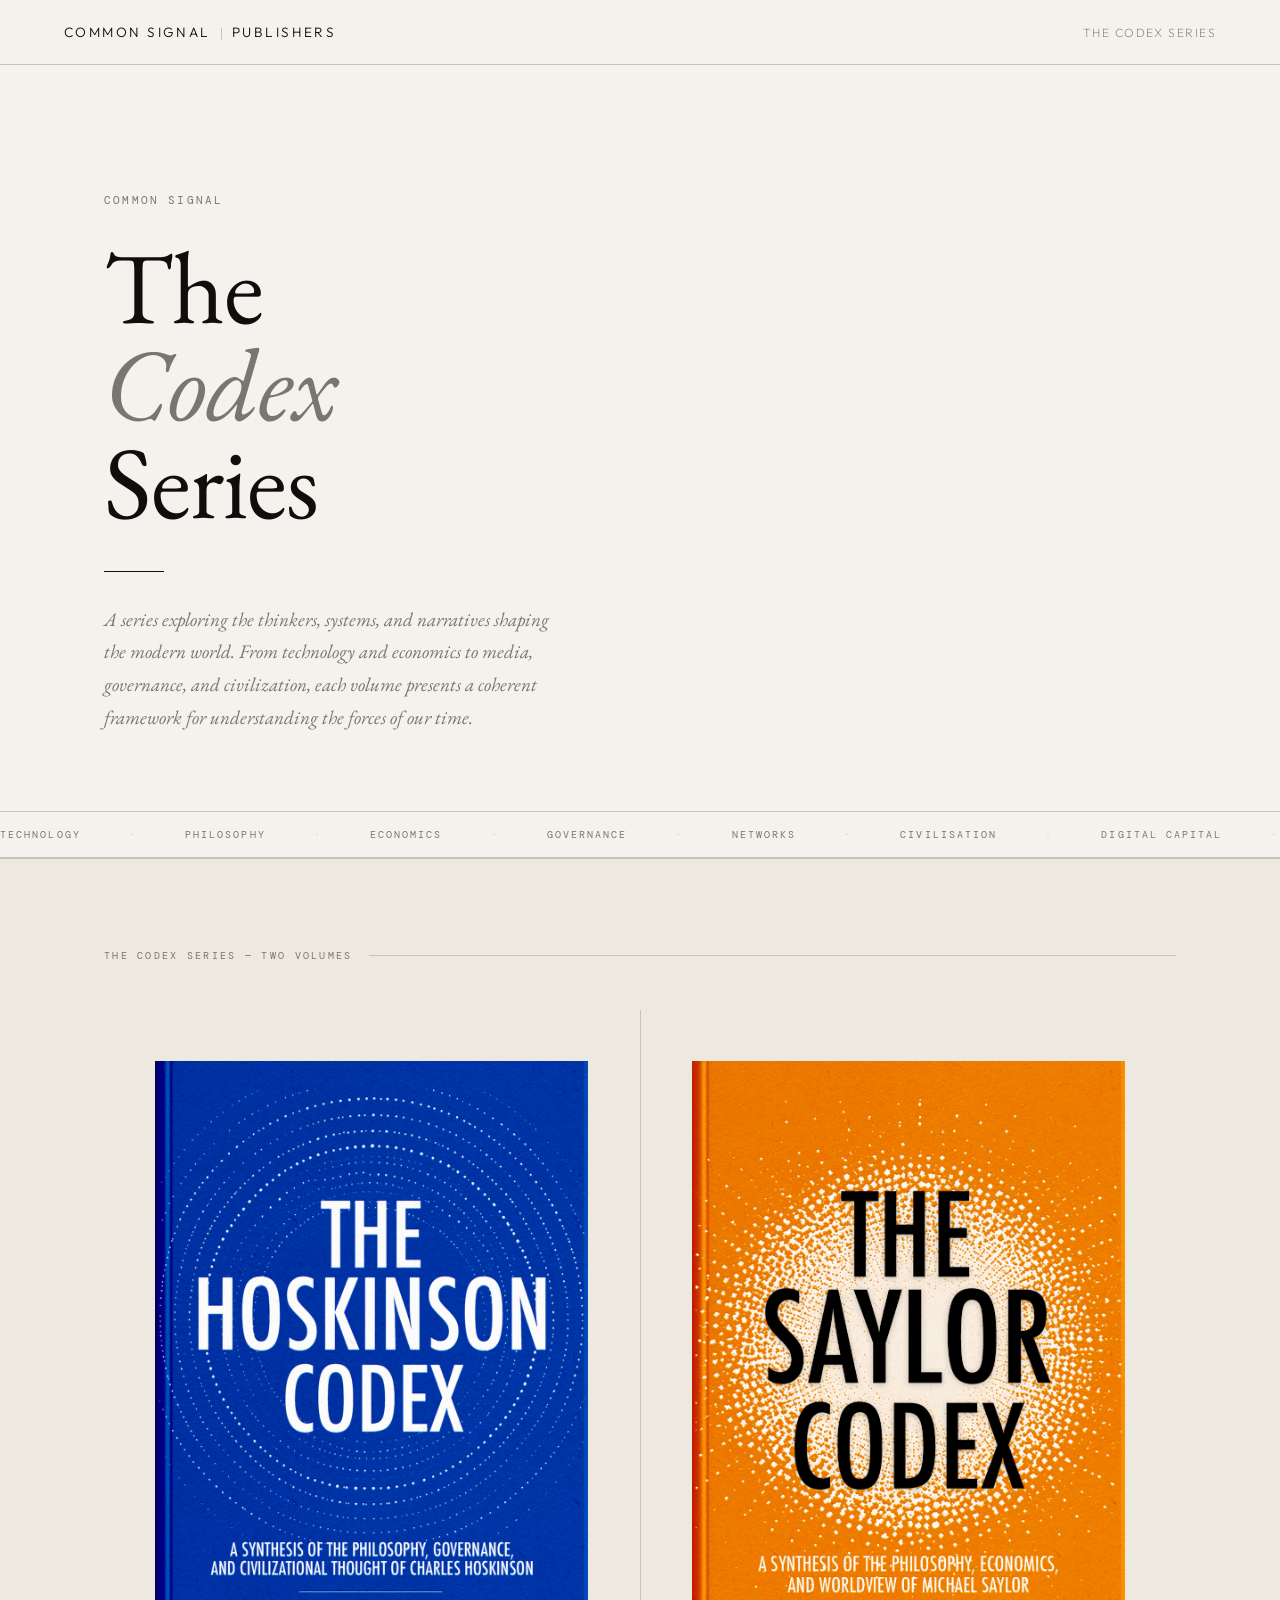
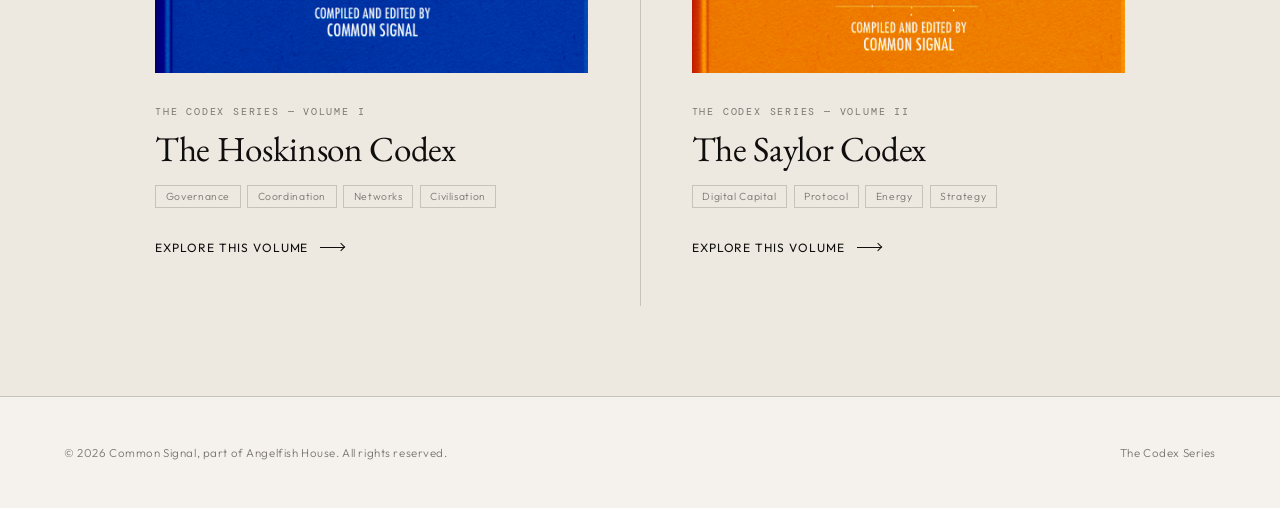
==== commit 6e9351cc: "Update index.html" ====
--- a/index.html
+++ b/index.html
@@ -196,7 +196,7 @@
 
 <main id="main-content">
 <section class="hero">
-  <p class="hero-eyebrow fade-up">Common Signal — Intellectual Publishing</p>
+  <p class="hero-eyebrow fade-up">Common Signal</p>
   <h1 class="hero-title fade-up">The<br><em>Codex</em><br>Series</h1>
   <div class="hero-rule fade-up"></div>
   <p class="hero-body fade-up">A series exploring the thinkers, systems, and narratives shaping the modern world. From technology and economics to media, governance, and civilization, each volume presents a coherent framework for understanding the forces of our time.</p>
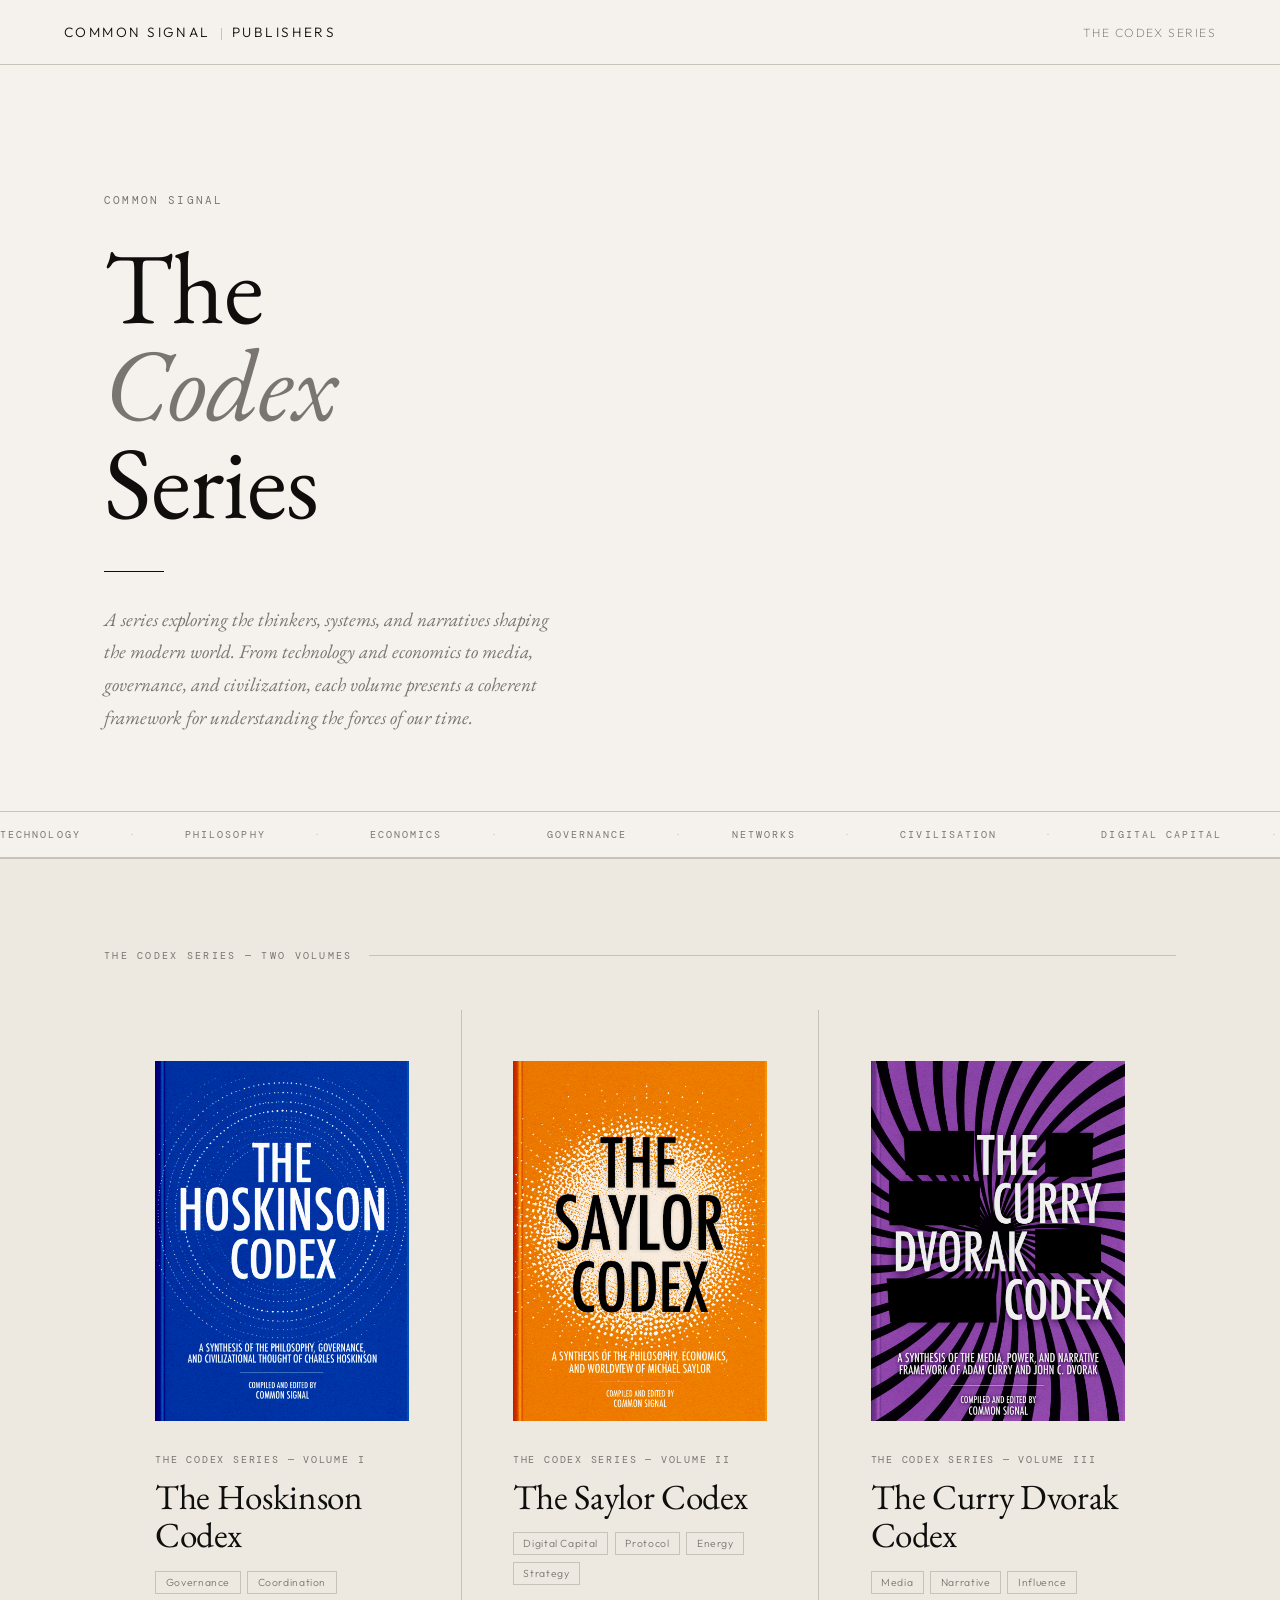
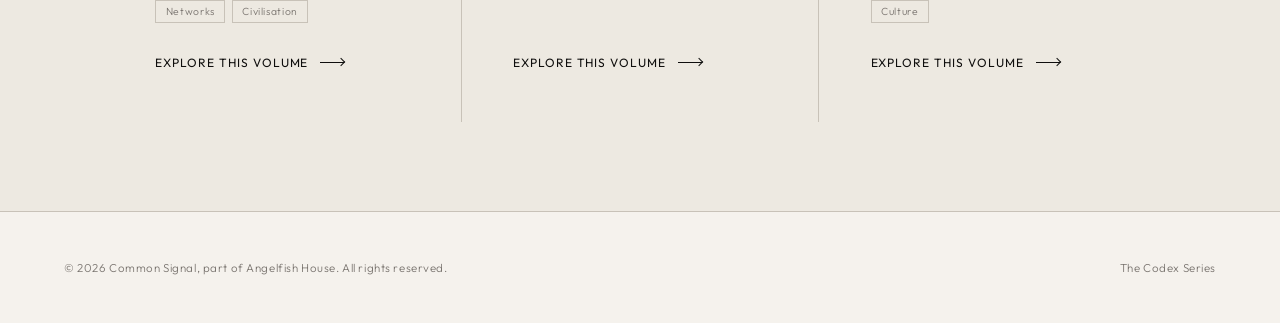
==== commit 896012d4: "Update index.html" ====
--- a/index.html
+++ b/index.html
@@ -248,6 +248,23 @@
         <div class="book-cta">Explore this volume <span class="book-cta-arrow"></span></div>
       </a>
 
+               <a class="book-card" href="currydvorak.html">
+        <div class="book-cover-wrap">
+          <img src="images/currydvorak_cover2.png" alt="The Curry Dvorak Codex — Volume III of the Codex Series by Common Signal Publishers" loading="lazy" width="400" height="600">
+        </div>
+        <div class="book-meta">
+          <p class="book-series-tag">The Codex Series — Volume III</p>
+          <h2 class="book-title">The Curry Dvorak Codex</h2>
+          <div class="book-themes">
+            <span class="theme-tag">Media</span>
+            <span class="theme-tag">Narrative</span>
+            <span class="theme-tag">Influence</span>
+            <span class="theme-tag">Culture</span>
+          </div>
+        </div>
+        <div class="book-cta">Explore this volume <span class="book-cta-arrow"></span></div>
+      </a>
+
     </div>
   </div>
 </section>
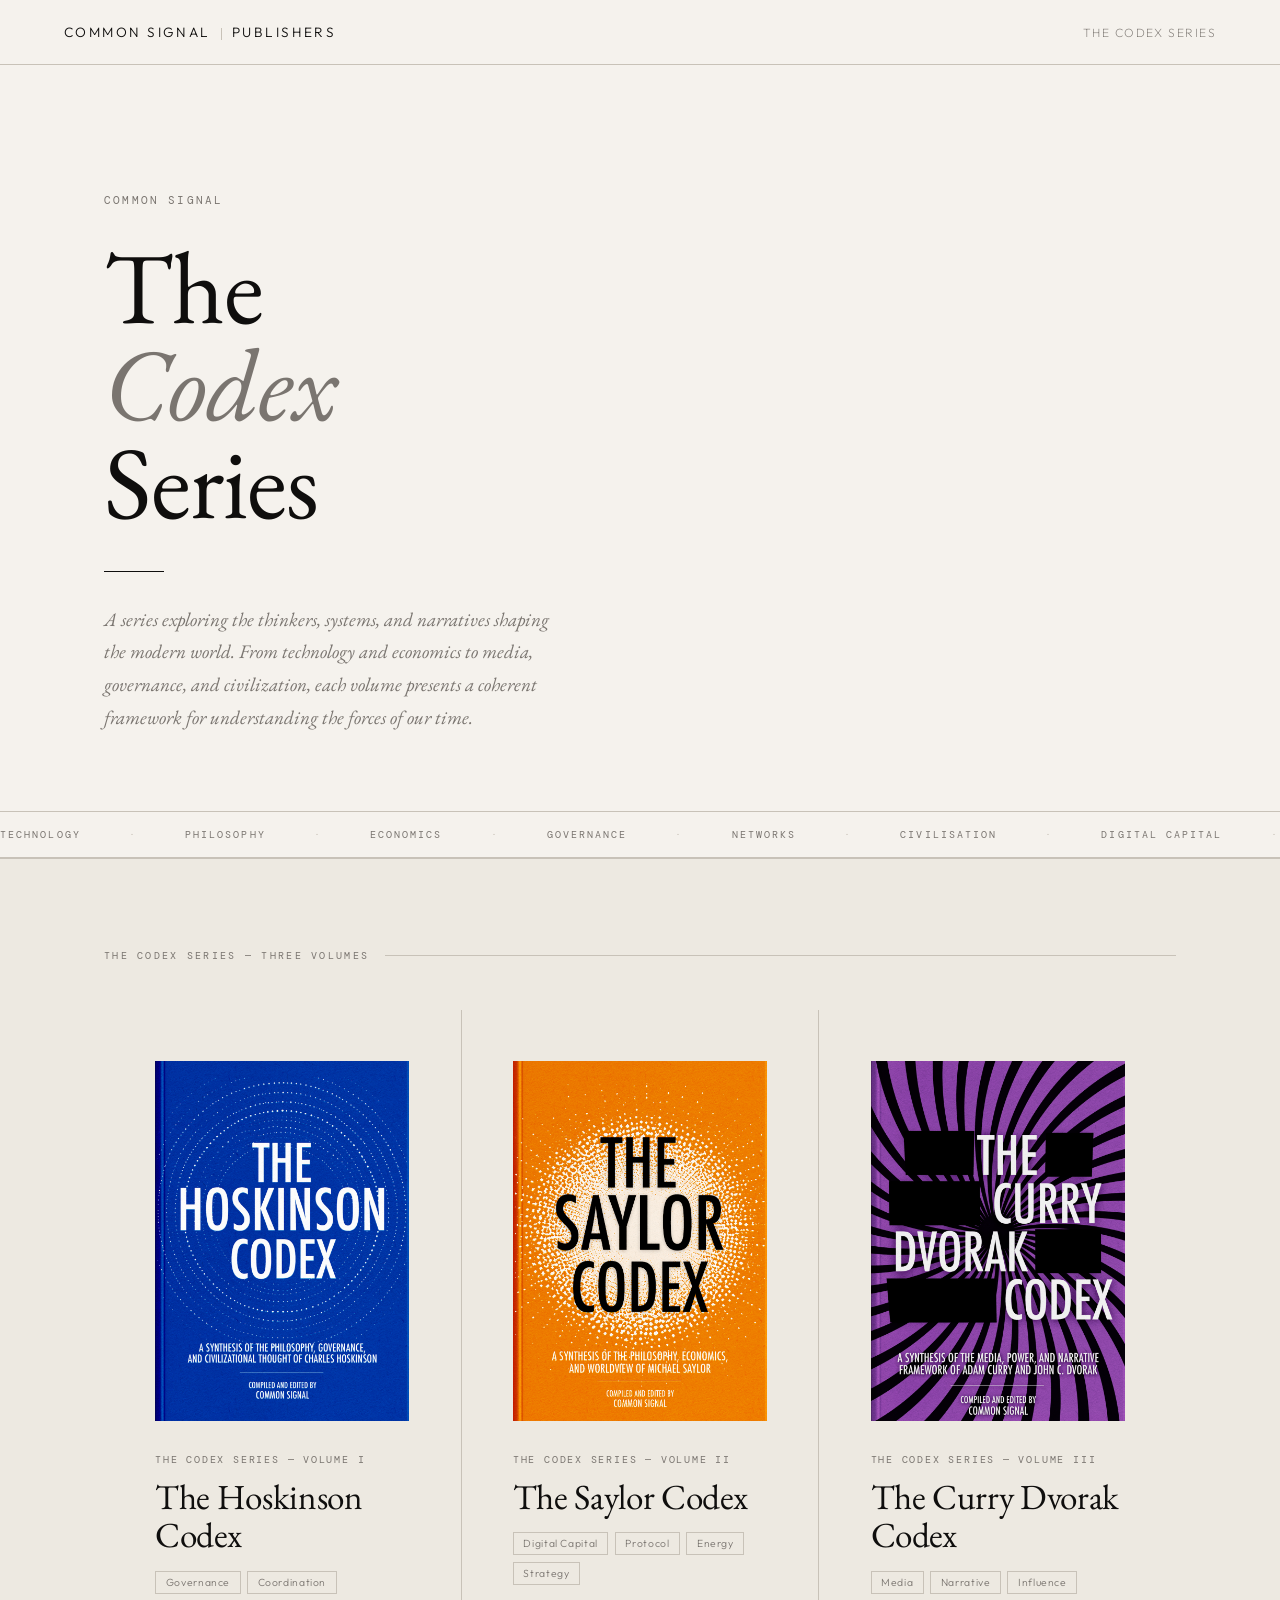
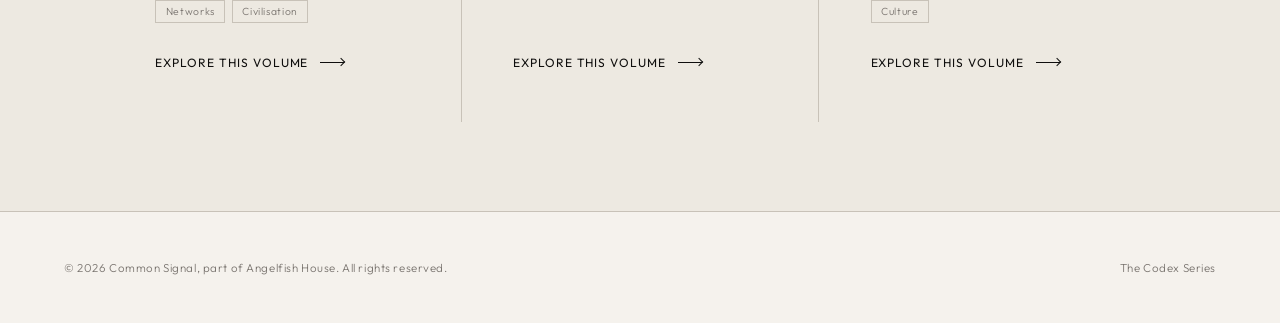
==== commit 6e309012: "Update index.html" ====
--- a/index.html
+++ b/index.html
@@ -204,14 +204,14 @@
 
 <div class="themes-band" aria-hidden="true">
   <div class="themes-scroll">
-    <span>Technology</span><span class="sep">·</span><span>Philosophy</span><span class="sep">·</span><span>Economics</span><span class="sep">·</span><span>Governance</span><span class="sep">·</span><span>Networks</span><span class="sep">·</span><span>Civilisation</span><span class="sep">·</span><span>Digital Capital</span><span class="sep">·</span><span>Coordination</span><span class="sep">·</span><span>Sovereignty</span><span class="sep">·</span><span>Protocol</span><span class="sep">·</span>
-    <span>Technology</span><span class="sep">·</span><span>Philosophy</span><span class="sep">·</span><span>Economics</span><span class="sep">·</span><span>Governance</span><span class="sep">·</span><span>Networks</span><span class="sep">·</span><span>Civilisation</span><span class="sep">·</span><span>Digital Capital</span><span class="sep">·</span><span>Coordination</span><span class="sep">·</span><span>Sovereignty</span><span class="sep">·</span><span>Protocol</span><span class="sep">·</span>
+    <span>Technology</span><span class="sep">·</span><span>Philosophy</span><span class="sep">·</span><span>Economics</span><span class="sep">·</span><span>Governance</span><span class="sep">·</span><span>Networks</span><span class="sep">·</span><span>Civilisation</span><span class="sep">·</span><span>Digital Capital</span><span class="sep">·</span><span>Coordination</span><span class="sep">·</span><span>Sovereignty</span><span class="sep">·</span><span>Protocol</span><span class="sep">·</span><span>Media</span><span class="sep">·</span><span>Culture</span><span class="sep">·</span>
+    <span>Technology</span><span class="sep">·</span><span>Philosophy</span><span class="sep">·</span><span>Economics</span><span class="sep">·</span><span>Governance</span><span class="sep">·</span><span>Networks</span><span class="sep">·</span><span>Civilisation</span><span class="sep">·</span><span>Digital Capital</span><span class="sep">·</span><span>Coordination</span><span class="sep">·</span><span>Sovereignty</span><span class="sep">·</span><span>Protocol</span><span class="sep">·</span><span>Media</span><span class="sep">·</span><span>Culture</span><span class="sep">·</span>
   </div>
 </div>
 
 <section class="books-section">
   <div class="books-inner">
-    <div class="section-label">The Codex Series — Two Volumes</div>
+    <div class="section-label">The Codex Series — Three Volumes</div>
     <div class="books-grid">
 
       <a class="book-card" href="hoskinson.html">
